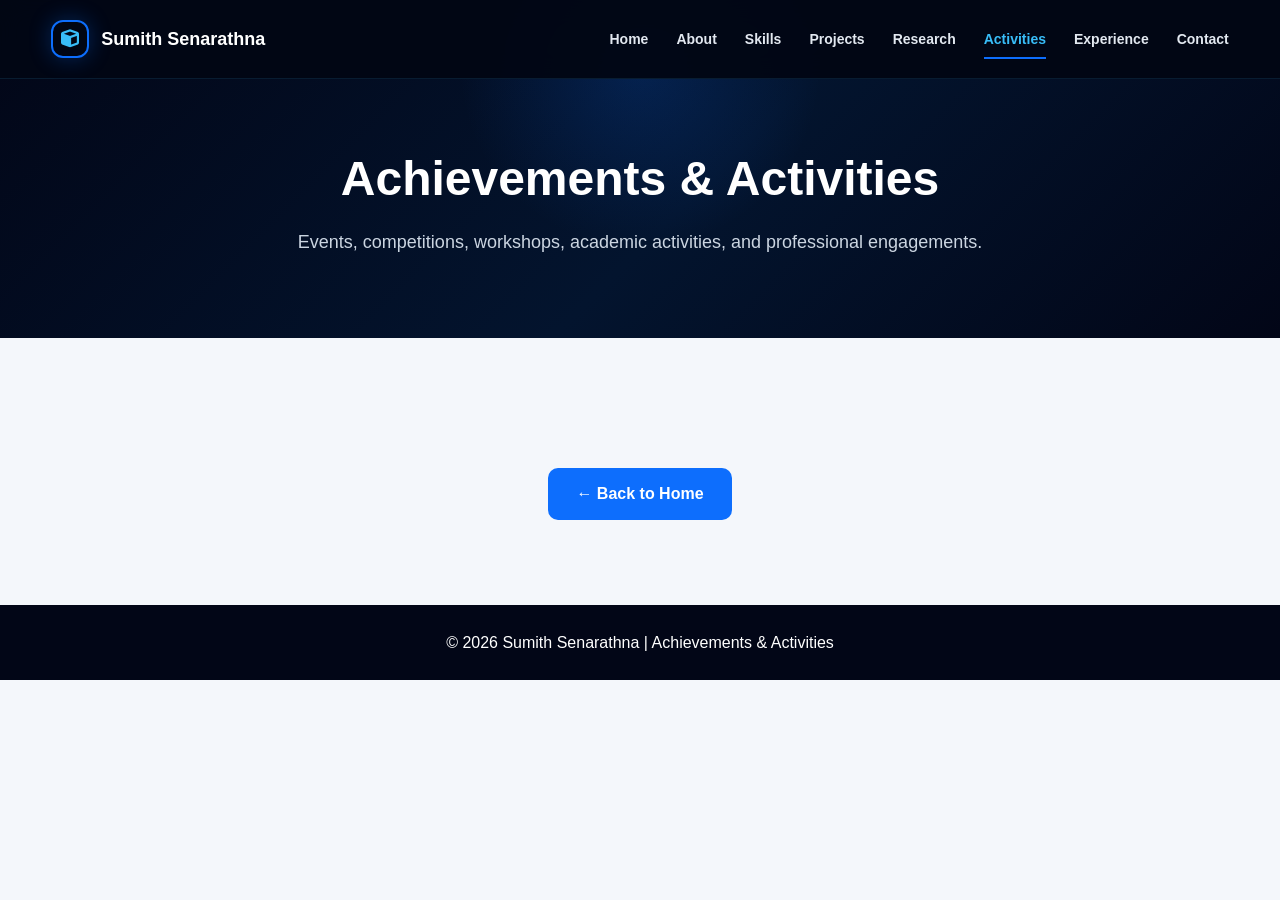
==== activities.html @ 6f63c0c8 "Create activities.html" ====
<!DOCTYPE html>
<html lang="en">
<head>
    <meta charset="UTF-8">
    <meta name="viewport" content="width=device-width, initial-scale=1.0">
    <title>Achievements & Activities | Sumith Senarathna</title>

    <link rel="stylesheet" href="/style.css?v=220">

    <link rel="stylesheet" href="https://cdnjs.cloudflare.com/ajax/libs/font-awesome/6.5.2/css/all.min.css">
</head>

<body>

<header>
    <nav>
        <a href="/#home" class="brand">
            <span class="brand-icon"><i class="fa-solid fa-cube"></i></span>
            <span>Sumith Senarathna</span>
        </a>

        <ul>
            <li><a href="/#home">Home</a></li>
            <li><a href="/#about">About</a></li>
            <li><a href="/#skills">Skills</a></li>
            <li><a href="/#projects">Projects</a></li>
            <li><a href="/#research">Research</a></li>
            <li><a href="/#activities" class="active">Activities</a></li>
            <li><a href="/#experience">Experience</a></li>
            <li><a href="/#contact">Contact</a></li>
        </ul>
    </nav>
</header>

<section class="project-page-hero activities-page-hero">
    <h1 id="activities-page-title">Achievements & Activities</h1>
    <p id="activities-page-description">
        Events, competitions, workshops, academic activities, and professional engagements.
    </p>
</section>

<section class="section activities-detail-section">
    <div class="activities-detail-grid" id="activities-detail-grid">
        <!-- Activity details load from content/activities.json -->
    </div>

    <div class="back-home-box">
        <a href="/#activities" class="back-btn">← Back to Home</a>
    </div>
</section>

<footer>
    <p>© 2026 Sumith Senarathna | Achievements & Activities</p>
</footer>

<script src="/script.js?v=220"></script>

</body>
</html>
---- style.css ----
* {
    margin: 0;
    padding: 0;
    box-sizing: border-box;
    font-family: Arial, Helvetica, sans-serif;
}

html {
    scroll-behavior: smooth;
}

body {
    background: #f4f7fb;
    color: #1f2937;
    line-height: 1.6;
}

/* Header */

header {
    position: fixed;
    top: 0;
    width: 100%;
    z-index: 1000;
    background: rgba(2, 7, 20, 0.96);
    border-bottom: 1px solid rgba(56, 189, 248, 0.12);
    backdrop-filter: blur(12px);
}

nav {
    width: 92%;
    max-width: 1400px;
    margin: auto;
    min-height: 78px;
    display: flex;
    align-items: center;
    justify-content: space-between;
}

.brand {
    display: flex;
    align-items: center;
    gap: 12px;
    color: white;
    text-decoration: none;
    font-size: 18px;
    font-weight: 700;
}

.brand-icon {
    width: 38px;
    height: 38px;
    border: 2px solid #0d6efd;
    border-radius: 12px;
    color: #38bdf8;
    display: flex;
    align-items: center;
    justify-content: center;
    box-shadow: 0 0 22px rgba(13, 110, 253, 0.30);
}

nav ul {
    list-style: none;
    display: flex;
    gap: 28px;
}

nav ul li a {
    color: #e2e8f0;
    text-decoration: none;
    font-size: 14px;
    font-weight: 600;
    transition: 0.3s;
    position: relative;
}

nav ul li a:hover,
nav ul li a.active {
    color: #38bdf8;
}

nav ul li a.active::after {
    content: "";
    position: absolute;
    left: 0;
    bottom: -12px;
    width: 100%;
    height: 2px;
    background: #0d6efd;
}

/* Remove left side social buttons */

.side-social {
    display: none;
}

/* Hero */

.hero {
    min-height: 100vh;
    padding: 78px 0 0;
    position: relative;
    overflow: hidden;
    color: white;
    background:
        radial-gradient(circle at 72% 45%, rgba(13, 110, 253, 0.16), transparent 17%),
        radial-gradient(circle at 28% 20%, rgba(56, 189, 248, 0.06), transparent 24%),
        linear-gradient(90deg, #020814 0%, #06162e 26%, #082248 52%, #06162e 76%, #020814 100%);
}

.hero::before {
    content: "";
    position: absolute;
    inset: 78px 0 0;
    background:
        linear-gradient(90deg, rgba(255,255,255,0.016) 0%, rgba(255,255,255,0) 10%, rgba(255,255,255,0.016) 20%, rgba(255,255,255,0) 30%, rgba(255,255,255,0.016) 40%, rgba(255,255,255,0) 50%, rgba(255,255,255,0.016) 60%, rgba(255,255,255,0) 70%, rgba(255,255,255,0.016) 80%, rgba(255,255,255,0) 90%, rgba(255,255,255,0.016) 100%),
        linear-gradient(rgba(56, 189, 248, 0.025) 1px, transparent 1px),
        linear-gradient(90deg, rgba(56, 189, 248, 0.025) 1px, transparent 1px);
    background-size: auto, 60px 60px, 60px 60px;
    opacity: 0.30;
    pointer-events: none;
}

.hero::after {
    content: "";
    position: absolute;
    inset: 78px 0 0;
    background: linear-gradient(
        90deg,
        rgba(1, 6, 16, 0.58) 0%,
        rgba(1, 6, 16, 0.25) 32%,
        rgba(1, 6, 16, 0.04) 55%,
        rgba(1, 6, 16, 0.16) 76%,
        rgba(1, 6, 16, 0.44) 100%
    );
    pointer-events: none;
    z-index: 1;
}

/* Text moved slightly away from left edge */

.hero-container {
    width: 90%;
    max-width: 1400px;
    height: calc(100vh - 78px);
    min-height: 650px;
    margin: auto;
    display: grid;
    grid-template-columns: 1.08fr 0.92fr;
    align-items: center;
    gap: 25px;
    position: relative;
    z-index: 2;
}

/* Left Content */

.hero-left {
    max-width: 720px;
    padding-bottom: 30px;
    margin-left: 0;
}

.hello-text {
    color: #38bdf8;
    font-size: 15px;
    font-weight: 700;
    letter-spacing: 4px;
    margin-bottom: 18px;
}

.hero-name {
    font-size: 82px;
    line-height: 0.96;
    font-weight: 800;
    margin-bottom: 18px;
    letter-spacing: -2px;
}

.hero-name span {
    color: #0d6efd;
}

.hero-role {
    font-size: 20px;
    font-weight: 600;
    margin-bottom: 24px;
    color: #ffffff;
}

.hero-role span {
    color: #38bdf8;
}

.hero-description {
    max-width: 680px;
    color: #cbd5e1;
    font-size: 16px;
    line-height: 1.9;
    margin-bottom: 30px;
}

.hero-buttons {
    display: flex;
    gap: 16px;
    margin-bottom: 34px;
    flex-wrap: wrap;
}

.btn {
    padding: 14px 28px;
    border-radius: 10px;
    text-decoration: none;
    font-size: 14px;
    font-weight: 700;
    transition: 0.3s;
    display: inline-flex;
    align-items: center;
    gap: 10px;
}

.primary-btn {
    background: #0d6efd;
    color: white;
    box-shadow: 0 12px 25px rgba(13, 110, 253, 0.28);
}

.primary-btn:hover {
    background: #38bdf8;
    color: #03142d;
    transform: translateY(-3px);
}

.secondary-btn {
    border: 1.5px solid rgba(56, 189, 248, 0.8);
    color: white;
    background: transparent;
}

.secondary-btn:hover {
    background: #38bdf8;
    color: #03142d;
}

/* Stats */

.hero-stats {
    max-width: 700px;
    display: grid;
    grid-template-columns: repeat(4, 1fr);
    background: rgba(8, 20, 46, 0.58);
    border: 1px solid rgba(148, 163, 184, 0.14);
    border-radius: 14px;
    overflow: hidden;
    backdrop-filter: blur(8px);
}

.stat-card {
    padding: 20px 16px;
    border-right: 1px solid rgba(148, 163, 184, 0.12);
    display: flex;
    align-items: center;
    gap: 12px;
    justify-content: center;
}

.stat-card:last-child {
    border-right: none;
}

.stat-icon {
    color: #38bdf8;
    font-size: 20px;
}

.stat-content h3 {
    color: #38bdf8;
    font-size: 19px;
    margin-bottom: 2px;
}

.stat-content p {
    color: #cbd5e1;
    font-size: 12px;
}

/* Right Visual */

.hero-right {
    position: relative;
    height: calc(100vh - 78px);
    min-height: 650px;
    display: flex;
    align-items: flex-end;
    justify-content: center;
    overflow: hidden;
}

.hero-glow {
    position: absolute;
    width: 620px;
    height: 620px;
    border-radius: 50%;
    background: radial-gradient(
        circle,
        rgba(13, 110, 253, 0.08) 0%,
        rgba(13, 110, 253, 0.04) 42%,
        transparent 72%
    );
    left: 54%;
    bottom: 20px;
    transform: translateX(-50%);
    z-index: 0;
}

/* Dark soft blue circle */

.blue-circle {
    position: absolute;
    width: 410px;
    height: 410px;
    border-radius: 50%;
    background:
        radial-gradient(circle at 38% 30%,
            #1c72e6 0%,
            #0b55bd 42%,
            #06377f 72%,
            #042657 100%
        );
    left: 54%;
    bottom: 92px;
    transform: translateX(-50%);
    z-index: 1;
    opacity: 0.82;
    box-shadow:
        0 0 48px rgba(13, 110, 253, 0.18),
        inset -45px -55px 80px rgba(0, 10, 30, 0.52),
        inset 18px 22px 45px rgba(56, 189, 248, 0.08);
}

.circle-ring {
    position: absolute;
    width: 560px;
    height: 560px;
    border-radius: 50%;
    border: 2px solid rgba(56, 189, 248, 0.12);
    left: 54%;
    bottom: 35px;
    transform: translateX(-50%);
    z-index: 0;
}

.dot-pattern {
    position: absolute;
    width: 95px;
    height: 95px;
    left: 105px;
    bottom: 260px;
    z-index: 2;
    opacity: 0.46;
    background-image: radial-gradient(#38bdf8 1.3px, transparent 1.3px);
    background-size: 12px 12px;
}

/* Building wireframe background */

.building-bg {
    position: absolute;
    right: -85px;
    bottom: -5px;
    width: 620px;
    height: 650px;
    z-index: 0;
    opacity: 0.55;
    background-repeat: no-repeat;
    background-position: center bottom;
    background-size: contain;
    background-image: url("data:image/svg+xml,%3Csvg width='520' height='610' viewBox='0 0 520 610' xmlns='http://www.w3.org/2000/svg'%3E%3Cg fill='none' stroke='%2338bdf8' stroke-opacity='0.25' stroke-width='1'%3E%3Cpath d='M210 70 L430 20 L460 430 L250 490 Z'/%3E%3Cpath d='M250 490 L250 145 L430 20'/%3E%3Cpath d='M250 145 L460 115'/%3E%3Cpath d='M460 115 L460 430'/%3E%3Cpath d='M210 70 L250 145'/%3E%3Cpath d='M250 490 L120 390 L120 170 L250 145'/%3E%3Cpath d='M120 170 L210 70'/%3E%3Cpath d='M120 390 L250 490'/%3E%3Cpath d='M120 390 L210 340 L430 300'/%3E%3Cpath d='M120 230 L250 205 L460 180'/%3E%3Cpath d='M120 290 L250 265 L460 245'/%3E%3Cpath d='M120 350 L250 325 L460 310'/%3E%3Cpath d='M280 137 L280 482'/%3E%3Cpath d='M315 130 L315 472'/%3E%3Cpath d='M350 122 L350 462'/%3E%3Cpath d='M385 114 L385 452'/%3E%3Cpath d='M420 106 L420 442'/%3E%3Cpath d='M150 184 L150 410'/%3E%3Cpath d='M180 178 L180 432'/%3E%3Cpath d='M215 158 L215 462'/%3E%3Cpath d='M80 320 L180 290 L210 570 L80 520 Z'/%3E%3Cpath d='M180 290 L300 350 L330 585 L210 570'/%3E%3Cpath d='M80 320 L210 380 L330 350'/%3E%3Cpath d='M210 380 L210 570'/%3E%3Cpath d='M110 334 L110 532'/%3E%3Cpath d='M145 350 L145 548'/%3E%3Cpath d='M245 398 L245 578'/%3E%3Cpath d='M280 414 L280 582'/%3E%3Cpath d='M80 380 L210 435 L330 405'/%3E%3Cpath d='M80 440 L210 492 L330 465'/%3E%3C/g%3E%3C/svg%3E");
}

/* Profile photo bottom aligned */

.hero-photo {
    position: absolute;
    z-index: 5;
    height: 650px;
    width: auto;
    max-width: none;
    left: 54%;
    bottom: 0;
    transform: translateX(-50%) scale(1.00);
    object-fit: contain;
    object-position: bottom center;
    background: transparent;
    border: none;
    box-shadow: none;
    filter: drop-shadow(0 22px 35px rgba(0, 0, 0, 0.42));
}

/* Sections */

.section {
    width: 85%;
    margin: auto;
    padding: 85px 0;
}

.section h2 {
    text-align: center;
    font-size: 36px;
    color: #0f172a;
    margin-bottom: 35px;
}

.section > p {
    max-width: 900px;
    margin: 0 auto 18px auto;
    text-align: center;
    font-size: 17px;
}

/* Cards */

.cards {
    display: grid;
    grid-template-columns: repeat(3, 1fr);
    gap: 25px;
}

.card {
    background: white;
    padding: 30px;
    border-radius: 15px;
    box-shadow: 0 8px 25px rgba(0, 0, 0, 0.08);
    text-align: center;
    transition: 0.3s;
}

.card:hover {
    transform: translateY(-8px);
}

.card h3 {
    color: #0369a1;
    margin-bottom: 15px;
}

/* Projects */

.project-grid {
    display: grid;
    grid-template-columns: repeat(3, 1fr);
    gap: 25px;
}

.project-card {
    background: white;
    border-radius: 15px;
    overflow: hidden;
    box-shadow: 0 8px 25px rgba(0, 0, 0, 0.08);
    transition: 0.3s;
}

.project-card:hover {
    transform: translateY(-8px);
}

.project-img {
    height: 230px;
    background: #cbd5e1;
    overflow: hidden;
}

.project-img img {
    width: 100%;
    height: 100%;
    object-fit: cover;
}

.project-card h3 {
    padding: 22px 22px 10px;
    color: #0369a1;
    font-size: 21px;
}

.project-card p {
    padding: 0 22px 28px;
    font-size: 15.5px;
}

/* Research */

.research {
    background: white;
    width: 100%;
    padding-left: 8%;
    padding-right: 8%;
}

.research h3 {
    text-align: center;
    color: #0369a1;
    margin-bottom: 20px;
    font-size: 24px;
}

.research-box {
    background: #e0f2fe;
    padding: 25px;
    border-left: 5px solid #0284c7;
    max-width: 900px;
    margin: 30px auto 0;
    border-radius: 10px;
}

/* Experience */

.experience-box {
    background: white;
    padding: 30px;
    border-radius: 15px;
    max-width: 900px;
    margin: 0 auto 22px auto;
    box-shadow: 0 8px 25px rgba(0, 0, 0, 0.08);
}

.experience-box h3 {
    color: #0369a1;
    margin-bottom: 12px;
}

/* Contact */

.contact {
    text-align: center;
}

.contact p {
    margin: 12px;
    font-size: 17px;
}

.contact a {
    color: #0369a1;
    text-decoration: none;
    font-weight: bold;
}

.contact a:hover {
    color: #0284c7;
    text-decoration: underline;
}

/* Footer */

footer {
    background: #020617;
    color: white;
    text-align: center;
    padding: 25px;
}

/* Responsive */

@media (max-width: 1200px) {
    nav {
        flex-direction: column;
        padding: 18px 0;
    }

    nav ul {
        flex-wrap: wrap;
        justify-content: center;
        gap: 18px;
        margin-top: 15px;
    }

    .hero {
        padding-top: 145px;
    }

    .hero::before,
    .hero::after {
        inset: 145px 0 0;
    }

    .hero-container {
        width: 90%;
        height: auto;
        min-height: auto;
        grid-template-columns: 1fr;
        text-align: center;
        gap: 35px;
    }

    .hero-left {
        max-width: 100%;
        padding-bottom: 0;
        margin-left: 0;
    }

    .hero-description {
        margin-left: auto;
        margin-right: auto;
    }

    .hero-buttons {
        justify-content: center;
    }

    .hero-stats {
        margin: auto;
    }

    .hero-right {
        height: 560px;
        min-height: 560px;
    }

    .hero-photo {
        height: 620px;
        left: 50%;
        bottom: 0;
        transform: translateX(-50%) scale(1.00);
    }

    .blue-circle,
    .circle-ring,
    .hero-glow {
        left: 50%;
    }

    .building-bg {
        right: 50%;
        transform: translateX(50%);
    }

    .cards,
    .project-grid {
        grid-template-columns: repeat(2, 1fr);
    }
}

@media (max-width: 768px) {
    .hero {
        padding-top: 145px;
    }

    .hero-name {
        font-size: 54px;
    }

    .hero-role {
        font-size: 17px;
    }

    .hero-description {
        font-size: 15px;
    }

    .hero-stats {
        grid-template-columns: repeat(2, 1fr);
    }

    .stat-card {
        border-bottom: 1px solid rgba(148, 163, 184, 0.14);
    }

    .hero-right {
        height: 440px;
        min-height: 440px;
    }

    .hero-photo {
        height: 480px;
        bottom: 0;
        left: 50%;
        transform: translateX(-50%) scale(1.00);
    }

    .blue-circle {
        width: 300px;
        height: 300px;
        bottom: 58px;
        left: 50%;
    }

    .circle-ring {
        width: 380px;
        height: 380px;
        bottom: 25px;
        left: 50%;
    }

    .hero-glow {
        width: 380px;
        height: 380px;
        left: 50%;
    }

    .dot-pattern,
    .building-bg {
        display: none;
    }

    .section {
        width: 90%;
        padding: 60px 0;
    }

    .section h2 {
        font-size: 30px;
    }

    .cards,
    .project-grid {
        grid-template-columns: 1fr;
    }
}
/* Clickable Project Category Cards */

.project-card-link {
    text-decoration: none;
    color: inherit;
    display: block;
}

.view-more {
    display: inline-block;
    margin: 0 22px 25px;
    color: #0d6efd;
    font-weight: 700;
    font-size: 14px;
}

/* Project Detail Pages */

.project-page-hero {
    padding: 150px 8% 80px;
    text-align: center;
    color: white;
    background:
        radial-gradient(circle at 50% 20%, rgba(13, 110, 253, 0.18), transparent 26%),
        linear-gradient(135deg, #020617 0%, #03142e 55%, #020617 100%);
}

.project-page-hero h1 {
    font-size: 48px;
    line-height: 1.2;
    margin-bottom: 18px;
}

.project-page-hero p {
    max-width: 850px;
    margin: auto;
    color: #cbd5e1;
    font-size: 18px;
    line-height: 1.8;
}

.detail-project-grid {
    display: grid;
    grid-template-columns: repeat(3, 1fr);
    gap: 28px;
}

.detail-project-card {
    background: white;
    border-radius: 16px;
    overflow: hidden;
    box-shadow: 0 10px 28px rgba(0, 0, 0, 0.09);
    transition: 0.3s ease;
}

.detail-project-card:hover {
    transform: translateY(-8px);
}

.detail-project-card img {
    width: 100%;
    height: 230px;
    object-fit: cover;
    background: #cbd5e1;
}

.detail-content {
    padding: 24px;
}

.detail-content h3 {
    color: #0369a1;
    font-size: 22px;
    margin-bottom: 14px;
}

.detail-content p {
    font-size: 15.5px;
    margin-bottom: 12px;
}

.back-home-box {
    text-align: center;
    margin-top: 45px;
}

.back-btn {
    display: inline-block;
    background: #0d6efd;
    color: white;
    padding: 13px 28px;
    border-radius: 10px;
    text-decoration: none;
    font-weight: 700;
    transition: 0.3s;
}

.back-btn:hover {
    background: #38bdf8;
    color: #020617;
    transform: translateY(-3px);
}

@media (max-width: 1000px) {
    .detail-project-grid {
        grid-template-columns: repeat(2, 1fr);
    }

    .project-page-hero h1 {
        font-size: 38px;
    }
}

@media (max-width: 700px) {
    .detail-project-grid {
        grid-template-columns: 1fr;
    }

    .project-page-hero {
        padding: 140px 6% 60px;
    }

    .project-page-hero h1 {
        font-size: 32px;
    }

    .project-page-hero p {
        font-size: 16px;
    }
}
/* Project image gallery */

.project-gallery {
    width: 100%;
    background: #ffffff;
}

.detail-project-card .project-main-img {
    width: 100%;
    height: 230px;
    object-fit: cover;
    display: block;
}

.project-thumbs {
    display: flex;
    gap: 8px;
    padding: 10px 12px 0;
    overflow-x: auto;
    background: #ffffff;
}

.detail-project-card .project-thumb {
    width: 62px !important;
    height: 46px !important;
    object-fit: cover;
    border-radius: 6px;
    cursor: pointer;
    opacity: 0.7;
    border: 2px solid transparent;
    transition: 0.25s;
    flex-shrink: 0;
}

.detail-project-card .project-thumb:hover,
.detail-project-card .project-thumb.active {
    opacity: 1;
    border-color: #0d6efd;
}
/* Research home card */

.research-section {
    background: #ffffff;
    width: 100%;
    padding-left: 8%;
    padding-right: 8%;
}

.research-card-home {
    max-width: 1100px;
    margin: 0 auto;
    background: #ffffff;
    border-radius: 18px;
    display: grid;
    grid-template-columns: 1fr 1.2fr;
    overflow: hidden;
    box-shadow: 0 10px 30px rgba(0, 0, 0, 0.09);
}

.research-card-image {
    height: 330px;
    background: #cbd5e1;
}

.research-card-image img {
    width: 100%;
    height: 100%;
    object-fit: cover;
}

.research-card-content {
    padding: 38px;
    display: flex;
    flex-direction: column;
    justify-content: center;
}

.research-card-content h3 {
    color: #0369a1;
    font-size: 26px;
    margin-bottom: 18px;
}

.research-card-content p {
    font-size: 16px;
    line-height: 1.8;
    margin-bottom: 24px;
}

.research-view-btn {
    display: inline-block;
    width: fit-content;
    color: #0d6efd;
    font-weight: 700;
    text-decoration: none;
}

.research-view-btn:hover {
    text-decoration: underline;
}

/* Research detail page */

.research-detail-section {
    width: 88%;
}

.research-detail-layout {
    display: grid;
    grid-template-columns: 1fr 1.1fr;
    gap: 35px;
    align-items: start;
}

.research-detail-gallery {
    background: white;
    border-radius: 16px;
    overflow: hidden;
    box-shadow: 0 10px 28px rgba(0, 0, 0, 0.09);
}

.research-detail-content {
    background: white;
    padding: 35px;
    border-radius: 16px;
    box-shadow: 0 10px 28px rgba(0, 0, 0, 0.09);
}

.research-detail-content h2 {
    text-align: left;
    font-size: 30px;
    margin-bottom: 20px;
    color: #0f172a;
}

.research-description p {
    text-align: left;
    margin-bottom: 16px;
    line-height: 1.8;
}

.research-info-box {
    background: #e0f2fe;
    border-left: 5px solid #0284c7;
    border-radius: 10px;
    padding: 22px;
    margin-top: 25px;
}

.research-info-box p {
    margin-bottom: 10px;
}

/* Project image gallery */

.project-gallery {
    width: 100%;
    background: #ffffff;
}

.detail-project-card .project-main-img,
.research-detail-gallery .project-main-img {
    width: 100%;
    height: 260px;
    object-fit: cover;
    display: block;
}

.research-detail-gallery .project-main-img {
    height: 420px;
}

.project-thumbs {
    display: flex;
    gap: 8px;
    padding: 10px 12px;
    overflow-x: auto;
    background: #ffffff;
}

.detail-project-card .project-thumb,
.research-detail-gallery .project-thumb {
    width: 68px !important;
    height: 50px !important;
    object-fit: cover;
    border-radius: 6px;
    cursor: pointer;
    opacity: 0.7;
    border: 2px solid transparent;
    transition: 0.25s;
    flex-shrink: 0;
}

.detail-project-card .project-thumb:hover,
.detail-project-card .project-thumb.active,
.research-detail-gallery .project-thumb:hover,
.research-detail-gallery .project-thumb.active {
    opacity: 1;
    border-color: #0d6efd;
}

@media (max-width: 900px) {
    .research-card-home,
    .research-detail-layout {
        grid-template-columns: 1fr;
    }

    .research-card-image {
        height: 260px;
    }

    .research-detail-gallery .project-main-img {
        height: 300px;
    }
}
/* =========================
   CONTACT SECTION WITH WHATSAPP
========================= */

.contact-section {
    background: #f1f5f9;
    padding-top: 90px;
    padding-bottom: 90px;
}

.contact-header {
    text-align: center;
    max-width: 820px;
    margin: 0 auto 50px;
}

.contact-header h2 {
    font-size: 52px;
    color: #0f172a;
    margin-bottom: 18px;
    font-weight: 800;
}

.contact-subtitle {
    font-size: 18px;
    line-height: 1.8;
    color: #475569;
}

.contact-wrapper {
    width: 88%;
    max-width: 1250px;
    margin: 0 auto;
    display: grid;
    grid-template-columns: 0.95fr 1.25fr;
    gap: 35px;
    align-items: start;
}

.contact-intro-box {
    background: linear-gradient(135deg, #020b24 0%, #03183f 45%, #0a2f73 100%);
    color: #ffffff;
    border-radius: 22px;
    padding: 40px 32px;
    box-shadow: 0 16px 40px rgba(0, 0, 0, 0.15);
    position: sticky;
    top: 100px;
    overflow: hidden;
}

.contact-intro-box::before {
    content: "";
    position: absolute;
    width: 220px;
    height: 220px;
    border-radius: 50%;
    background: rgba(59, 130, 246, 0.20);
    top: -60px;
    right: -50px;
    filter: blur(6px);
}

.contact-intro-box::after {
    content: "";
    position: absolute;
    width: 140px;
    height: 140px;
    border-radius: 50%;
    background: rgba(34, 197, 94, 0.16);
    bottom: -45px;
    left: -30px;
}

.contact-intro-box h3,
.contact-intro-box p,
.contact-intro-box a,
.contact-action-buttons {
    position: relative;
    z-index: 2;
}

.contact-intro-box h3 {
    font-size: 30px;
    margin-bottom: 16px;
    color: #ffffff;
}

.contact-lead {
    font-size: 16px;
    line-height: 1.9;
    color: rgba(255, 255, 255, 0.88);
    margin-bottom: 28px;
}

.contact-action-buttons {
    display: flex;
    flex-wrap: wrap;
    gap: 14px;
}

.contact-main-btn {
    display: inline-flex;
    align-items: center;
    gap: 10px;
    text-decoration: none;
    color: #ffffff;
    padding: 14px 22px;
    border-radius: 12px;
    font-weight: 700;
    transition: 0.3s ease;
}

.email-btn {
    background: #1d4ed8;
    box-shadow: 0 10px 24px rgba(29, 78, 216, 0.35);
}

.whatsapp-btn {
    background: #22c55e;
    box-shadow: 0 10px 24px rgba(34, 197, 94, 0.35);
}

.contact-main-btn:hover {
    transform: translateY(-3px);
}

.email-btn:hover {
    background: #2563eb;
}

.whatsapp-btn:hover {
    background: #16a34a;
}

.contact-grid {
    display: grid;
    grid-template-columns: 1fr 1fr;
    gap: 22px;
}

.contact-card {
    background: #ffffff;
    border-radius: 18px;
    padding: 24px 22px;
    display: flex;
    align-items: flex-start;
    gap: 18px;
    text-decoration: none;
    color: inherit;
    box-shadow: 0 10px 26px rgba(15, 23, 42, 0.08);
    transition: 0.3s ease;
    border: 1px solid rgba(148, 163, 184, 0.18);
    min-height: 150px;
}

.contact-card:hover {
    transform: translateY(-7px);
    box-shadow: 0 18px 40px rgba(15, 23, 42, 0.14);
    border-color: rgba(37, 99, 235, 0.22);
}

.contact-icon {
    width: 58px;
    height: 58px;
    min-width: 58px;
    border-radius: 16px;
    display: flex;
    align-items: center;
    justify-content: center;
    background: linear-gradient(135deg, #0ea5e9, #2563eb);
    color: #ffffff;
    font-size: 22px;
    box-shadow: 0 10px 24px rgba(37, 99, 235, 0.22);
}

.whatsapp-icon {
    background: linear-gradient(135deg, #22c55e, #16a34a);
    box-shadow: 0 10px 24px rgba(34, 197, 94, 0.25);
}

.contact-details {
    flex: 1;
}

.contact-label {
    display: inline-block;
    font-size: 13px;
    font-weight: 700;
    text-transform: uppercase;
    letter-spacing: 1px;
    color: #3b82f6;
    margin-bottom: 8px;
}

.whatsapp-contact-card .contact-label {
    color: #16a34a;
}

.contact-details h4 {
    font-size: 20px;
    line-height: 1.45;
    color: #0f172a;
    margin-bottom: 10px;
    word-break: break-word;
}

.contact-details p {
    color: #475569;
    line-height: 1.7;
    font-size: 15px;
}

.location-card {
    cursor: default;
}

@media (max-width: 1000px) {
    .contact-wrapper {
        grid-template-columns: 1fr;
    }

    .contact-intro-box {
        position: static;
    }
}

@media (max-width: 700px) {
    .contact-grid {
        grid-template-columns: 1fr;
    }

    .contact-header h2 {
        font-size: 40px;
    }

    .contact-subtitle {
        font-size: 16px;
    }

    .contact-card {
        min-height: auto;
    }
}
/* =========================
   CONTACT VISIBILITY FIX
   Prevent contact section disappearing after refresh
========================= */

.contact-wrapper,
.contact-section .contact-wrapper,
.contact-intro-box,
.contact-grid,
.contact-card {
    opacity: 1 !important;
    transform: none !important;
    visibility: visible !important;
}

.contact-section {
    min-height: auto;
    overflow: visible;
}

.contact-wrapper {
    align-items: stretch;
}

.contact-intro-box {
    height: 100%;
}

.contact-grid {
    min-height: 150px;
}
/* =========================
   MOBILE HERO PHOTO FIX
   Move profile photo slightly down on phone
========================= */

@media (max-width: 768px) {
    .hero-right {
        height: 455px !important;
        min-height: 455px !important;
        overflow: hidden !important;
    }

    .hero-photo {
        height: 455px !important;
        bottom: -32px !important;
        left: 50% !important;
        transform: translateX(-50%) scale(1.00) !important;
    }

    .blue-circle {
        width: 300px !important;
        height: 300px !important;
        bottom: 48px !important;
    }

    .circle-ring {
        width: 380px !important;
        height: 380px !important;
        bottom: 18px !important;
    }
}

@media (max-width: 480px) {
    .hero-right {
        height: 430px !important;
        min-height: 430px !important;
    }

    .hero-photo {
        height: 430px !important;
        bottom: -28px !important;
    }

    .blue-circle {
        width: 280px !important;
        height: 280px !important;
        bottom: 45px !important;
    }

    .circle-ring {
        width: 350px !important;
        height: 350px !important;
        bottom: 15px !important;
    }
}

/* =========================
   FINAL CONTACT SECTION
   Remove left "Let's Work Together" box
========================= */

.contact-left,
.contact-intro-box {
    display: none !important;
}

.contact-wrapper-only {
    grid-template-columns: 1fr !important;
    max-width: 1050px !important;
    width: 88% !important;
    margin: 0 auto !important;
}

.contact-right-full {
    width: 100% !important;
}

.contact-wrapper-only .contact-grid {
    display: grid !important;
    grid-template-columns: repeat(2, 1fr) !important;
    gap: 22px !important;
    max-width: 1050px !important;
    margin: 0 auto !important;
    opacity: 1 !important;
    transform: none !important;
    visibility: visible !important;
}

.contact-wrapper-only .location-card {
    grid-column: span 2;
}

.contact-section,
.contact-wrapper-only,
.contact-right-full,
.contact-grid,
.contact-card {
    opacity: 1 !important;
    transform: none !important;
    visibility: visible !important;
}

.contact-section {
    background: #f1f5f9 !important;
    padding-top: 90px !important;
    padding-bottom: 90px !important;
    overflow: visible !important;
}

/* =========================
   FEATURED PROJECTS CMS FIX
========================= */

#featured-projects-title {
    text-align: center;
}

#featured-projects-grid .project-card {
    text-decoration: none;
    color: inherit;
    display: block;
}

#featured-projects-grid .project-img {
    height: 230px;
    background: #cbd5e1;
    overflow: hidden;
}

#featured-projects-grid .project-img img {
    width: 100%;
    height: 100%;
    object-fit: cover;
    display: block;
}

/* =========================
   HERO STAT TEXT FIX
========================= */

.stat-content h3 {
    line-height: 1.1;
}

.stat-content p {
    line-height: 1.25;
}

/* =========================
   MOBILE HERO PHOTO FIX OVERRIDE
========================= */

@media (max-width: 768px) {
    .hero-right {
        height: 455px !important;
        min-height: 455px !important;
        overflow: hidden !important;
    }

    .hero-photo {
        height: 455px !important;
        bottom: -38px !important;
        left: 50% !important;
        transform: translateX(-50%) scale(1.00) !important;
    }

    .blue-circle {
        width: 300px !important;
        height: 300px !important;
        bottom: 48px !important;
    }

    .circle-ring {
        width: 380px !important;
        height: 380px !important;
        bottom: 18px !important;
    }

    .stat-content h3 {
        font-size: 17px !important;
    }

    .stat-content p {
        font-size: 11px !important;
    }

    .contact-wrapper-only .contact-grid {
        grid-template-columns: 1fr !important;
    }

    .contact-wrapper-only .location-card {
        grid-column: span 1;
    }
}

@media (max-width: 480px) {
    .hero-right {
        height: 430px !important;
        min-height: 430px !important;
    }

    .hero-photo {
        height: 430px !important;
        bottom: -38px !important;
    }

    .blue-circle {
        width: 280px !important;
        height: 280px !important;
        bottom: 45px !important;
    }

    .circle-ring {
        width: 350px !important;
        height: 350px !important;
        bottom: 15px !important;
    }

    #featured-projects-grid .project-img {
        height: 220px;
    }

    #featured-projects-grid .project-card h3 {
        font-size: 20px;
    }
}
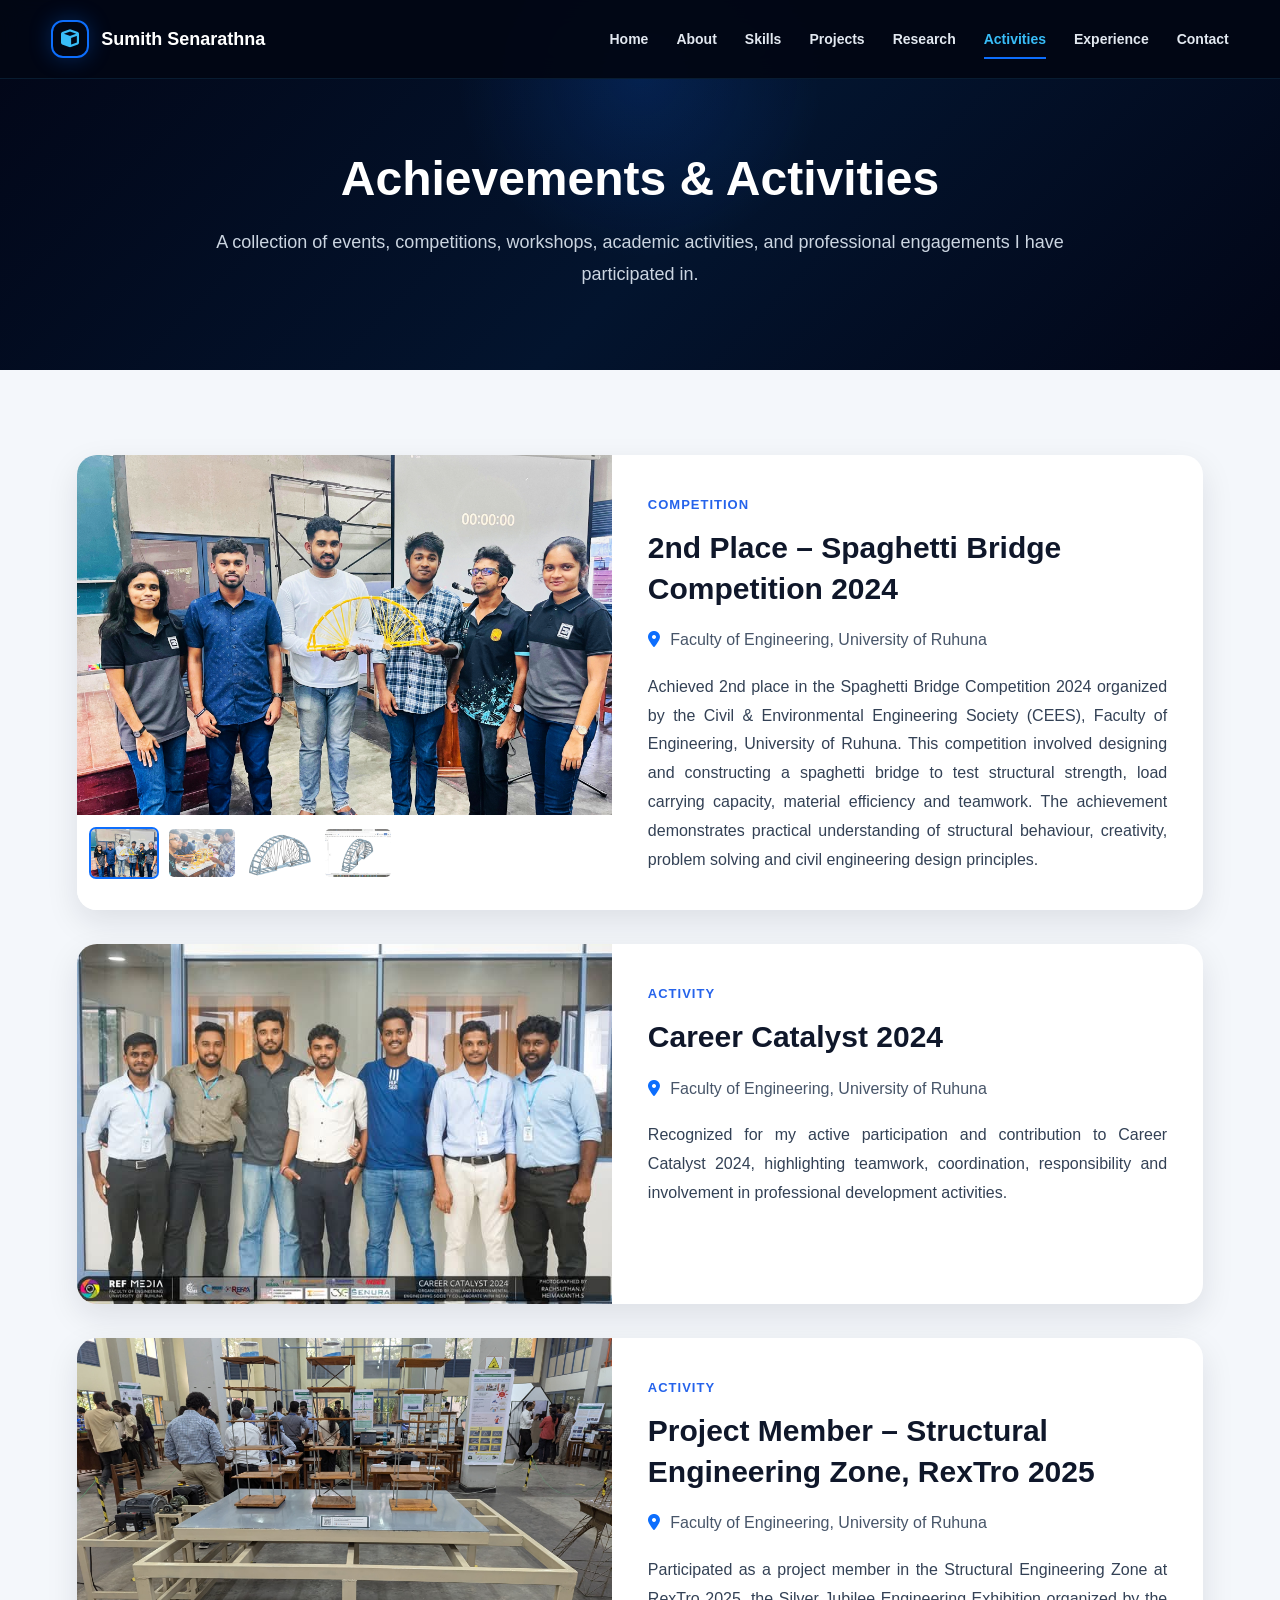
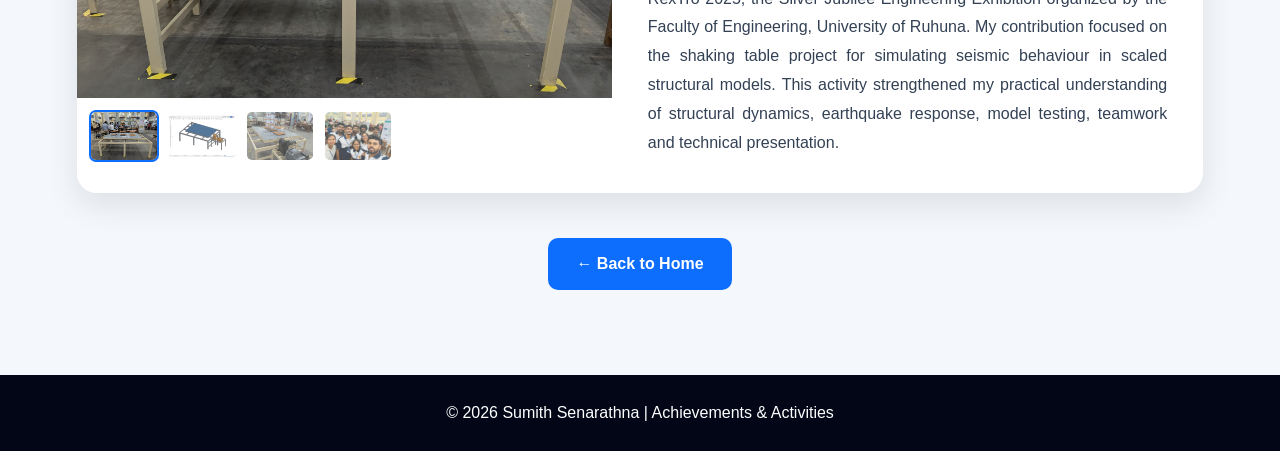
==== commit 9f3f8c1b: "Update activities.html" ====
--- a/activities.html
+++ b/activities.html
@@ -5,7 +5,7 @@
     <meta name="viewport" content="width=device-width, initial-scale=1.0">
     <title>Achievements & Activities | Sumith Senarathna</title>
 
-    <link rel="stylesheet" href="/style.css?v=220">
+    <link rel="stylesheet" href="/style.css?v=320">
 
     <link rel="stylesheet" href="https://cdnjs.cloudflare.com/ajax/libs/font-awesome/6.5.2/css/all.min.css">
 </head>
--- a/style.css
+++ b/style.css
@@ -1563,3 +1563,452 @@
         font-size: 20px;
     }
 }
+/* =========================
+   ACHIEVEMENTS & ACTIVITIES
+========================= */
+
+.activities-section {
+    background: #f1f5f9;
+    padding-top: 90px;
+    padding-bottom: 90px;
+}
+
+.activities-header {
+    text-align: center;
+    max-width: 850px;
+    margin: 0 auto 50px;
+}
+
+.activities-header h2 {
+    font-size: 42px;
+    color: #0f172a;
+    margin-bottom: 16px;
+}
+
+.activities-header p {
+    color: #475569;
+    font-size: 17px;
+    line-height: 1.8;
+}
+
+.activities-home-grid {
+    width: 88%;
+    max-width: 1250px;
+    margin: 0 auto;
+    display: grid;
+    grid-template-columns: repeat(4, 1fr);
+    gap: 24px;
+}
+
+.activity-home-card {
+    background: #ffffff;
+    border-radius: 18px;
+    overflow: hidden;
+    text-decoration: none;
+    color: inherit;
+    box-shadow: 0 10px 28px rgba(15, 23, 42, 0.08);
+    transition: 0.3s ease;
+}
+
+.activity-home-card:hover {
+    transform: translateY(-8px);
+    box-shadow: 0 18px 40px rgba(15, 23, 42, 0.14);
+}
+
+.activity-home-img {
+    height: 190px;
+    background: #cbd5e1;
+    overflow: hidden;
+}
+
+.activity-home-img img {
+    width: 100%;
+    height: 100%;
+    object-fit: cover;
+    display: block;
+}
+
+.activity-home-content {
+    padding: 22px;
+}
+
+.activity-home-content span {
+    display: inline-block;
+    color: #2563eb;
+    font-size: 13px;
+    font-weight: 800;
+    text-transform: uppercase;
+    letter-spacing: 1px;
+    margin-bottom: 10px;
+}
+
+.activity-home-content h3 {
+    color: #0369a1;
+    font-size: 20px;
+    line-height: 1.35;
+    margin-bottom: 12px;
+}
+
+.activity-home-content p {
+    color: #334155;
+    line-height: 1.65;
+    font-size: 14.5px;
+}
+
+.activities-view-box {
+    text-align: center;
+    margin-top: 42px;
+}
+
+.activities-view-btn {
+    display: inline-block;
+    background: #0d6efd;
+    color: #ffffff;
+    text-decoration: none;
+    padding: 14px 26px;
+    border-radius: 12px;
+    font-weight: 700;
+    transition: 0.3s ease;
+}
+
+.activities-view-btn:hover {
+    transform: translateY(-3px);
+    background: #2563eb;
+}
+
+/* Activities detail page */
+
+.activities-detail-section {
+    width: 88%;
+}
+
+.activities-detail-grid {
+    display: grid;
+    grid-template-columns: 1fr;
+    gap: 34px;
+}
+
+.activity-detail-card {
+    background: #ffffff;
+    border-radius: 20px;
+    overflow: hidden;
+    display: grid;
+    grid-template-columns: 0.95fr 1.05fr;
+    box-shadow: 0 12px 32px rgba(15, 23, 42, 0.10);
+}
+
+.activity-gallery {
+    background: #ffffff;
+}
+
+.activity-main-img {
+    width: 100%;
+    height: 360px;
+    object-fit: cover;
+    display: block;
+}
+
+.activity-thumbs {
+    display: flex;
+    gap: 8px;
+    padding: 12px;
+    overflow-x: auto;
+    background: #ffffff;
+}
+
+.activity-thumb {
+    width: 70px;
+    height: 52px;
+    object-fit: cover;
+    border-radius: 7px;
+    cursor: pointer;
+    opacity: 0.7;
+    border: 2px solid transparent;
+    transition: 0.25s;
+    flex-shrink: 0;
+}
+
+.activity-thumb:hover,
+.activity-thumb.active {
+    opacity: 1;
+    border-color: #0d6efd;
+}
+
+.activity-detail-content {
+    padding: 36px;
+}
+
+.activity-category {
+    display: inline-block;
+    color: #2563eb;
+    font-weight: 800;
+    font-size: 13px;
+    text-transform: uppercase;
+    letter-spacing: 1px;
+    margin-bottom: 12px;
+}
+
+.activity-detail-content h3 {
+    color: #0f172a;
+    font-size: 30px;
+    margin-bottom: 18px;
+    line-height: 1.35;
+}
+
+.activity-meta {
+    display: flex;
+    flex-wrap: wrap;
+    gap: 18px;
+    margin-bottom: 20px;
+    color: #475569;
+}
+
+.activity-meta p {
+    margin: 0;
+}
+
+.activity-meta i {
+    color: #0d6efd;
+    margin-right: 6px;
+}
+
+.activity-description {
+    color: #334155;
+    line-height: 1.8;
+    font-size: 16px;
+}
+
+@media (max-width: 1100px) {
+    .activities-home-grid {
+        grid-template-columns: repeat(2, 1fr);
+    }
+
+    .activity-detail-card {
+        grid-template-columns: 1fr;
+    }
+}
+
+@media (max-width: 700px) {
+    .activities-home-grid {
+        grid-template-columns: 1fr;
+    }
+
+    .activities-header h2 {
+        font-size: 34px;
+    }
+
+    .activity-main-img {
+        height: 280px;
+    }
+
+    .activity-detail-content {
+        padding: 26px;
+    }
+
+    .activity-detail-content h3 {
+        font-size: 24px;
+    }
+}
+/* =========================
+   EDUCATION SECTION
+========================= */
+
+.education-section {
+    background: #ffffff;
+}
+
+.education-list {
+    width: 88%;
+    max-width: 1050px;
+    margin: 0 auto;
+}
+
+.education-card {
+    background: #ffffff;
+    border-radius: 20px;
+    padding: 34px;
+    display: flex;
+    gap: 26px;
+    align-items: flex-start;
+    box-shadow: 0 12px 32px rgba(15, 23, 42, 0.10);
+    border: 1px solid rgba(148, 163, 184, 0.18);
+    transition: 0.3s ease;
+}
+
+.education-card:hover {
+    transform: translateY(-6px);
+    box-shadow: 0 18px 42px rgba(15, 23, 42, 0.14);
+}
+
+.education-icon {
+    width: 68px;
+    height: 68px;
+    min-width: 68px;
+    border-radius: 18px;
+    background: linear-gradient(135deg, #0ea5e9, #2563eb);
+    color: #ffffff;
+    display: flex;
+    align-items: center;
+    justify-content: center;
+    font-size: 28px;
+    box-shadow: 0 12px 26px rgba(37, 99, 235, 0.24);
+}
+
+.education-content h3 {
+    color: #0369a1;
+    font-size: 26px;
+    line-height: 1.35;
+    margin-bottom: 10px;
+}
+
+.education-content h4 {
+    color: #0f172a;
+    font-size: 18px;
+    margin-bottom: 8px;
+    font-weight: 700;
+}
+
+.education-period {
+    display: inline-block;
+    color: #2563eb;
+    background: #dbeafe;
+    padding: 7px 12px;
+    border-radius: 999px;
+    font-weight: 700;
+    font-size: 14px;
+    margin-bottom: 18px;
+}
+
+.education-content p {
+    color: #334155;
+    line-height: 1.8;
+    font-size: 16px;
+}
+
+.education-tags {
+    display: flex;
+    flex-wrap: wrap;
+    gap: 10px;
+    margin-top: 22px;
+}
+
+.education-tags span {
+    background: #f1f5f9;
+    color: #0f172a;
+    border: 1px solid rgba(148, 163, 184, 0.28);
+    padding: 8px 13px;
+    border-radius: 999px;
+    font-size: 13px;
+    font-weight: 700;
+}
+
+@media (max-width: 700px) {
+    .education-card {
+        flex-direction: column;
+        padding: 26px;
+    }
+
+    .education-content h3 {
+        font-size: 22px;
+    }
+
+    .education-content h4 {
+        font-size: 16px;
+    }
+}
+/* =========================
+   PROJECT DETAIL IMAGE FIX
+   Show full CAD/Product images without cropping
+========================= */
+
+.detail-project-card .project-gallery {
+    background: #e8eef6 !important;
+}
+
+.detail-project-card .project-main-img {
+    width: 100% !important;
+    height: 330px !important;
+    object-fit: contain !important;
+    object-position: center !important;
+    background: #e8eef6 !important;
+    padding: 12px !important;
+    box-sizing: border-box !important;
+}
+
+.detail-project-card .project-thumbs {
+    background: #ffffff !important;
+}
+
+.detail-project-card .project-thumb {
+    object-fit: contain !important;
+    background: #e8eef6 !important;
+    padding: 4px !important;
+    box-sizing: border-box !important;
+}
+
+@media (max-width: 700px) {
+    .detail-project-card .project-main-img {
+        height: 270px !important;
+        padding: 10px !important;
+    }
+}
+/* =========================
+   PROJECT DESCRIPTION JUSTIFY
+========================= */
+
+.detail-project-card .detail-content p {
+    text-align: justify !important;
+    text-justify: inter-word !important;
+    line-height: 1.8 !important;
+}
+
+.detail-project-card .detail-content h3 {
+    text-align: left !important;
+}
+
+.detail-project-card .detail-content p strong {
+    text-align: left !important;
+}
+/* =========================
+   ACTIVITIES TEXT JUSTIFY
+========================= */
+
+.activity-home-content p {
+    text-align: justify !important;
+    text-justify: inter-word !important;
+    line-height: 1.75 !important;
+}
+
+.activity-detail-content .activity-description {
+    text-align: justify !important;
+    text-justify: inter-word !important;
+    line-height: 1.8 !important;
+}
+
+/* Title and category left align keep */
+.activity-home-content h3,
+.activity-home-content span,
+.activity-detail-content h3,
+.activity-category {
+    text-align: left !important;
+}
+/* =========================
+   FIX ACTIVITIES CARD TEXT SPACING
+   Do not justify narrow home cards
+========================= */
+
+.activity-home-content p {
+    text-align: left !important;
+    text-justify: auto !important;
+    word-spacing: normal !important;
+    letter-spacing: normal !important;
+    line-height: 1.75 !important;
+}
+
+/* Keep detail page justified because it has wider space */
+.activity-detail-content .activity-description {
+    text-align: justify !important;
+    text-justify: inter-word !important;
+    word-spacing: normal !important;
+    line-height: 1.8 !important;
+}
